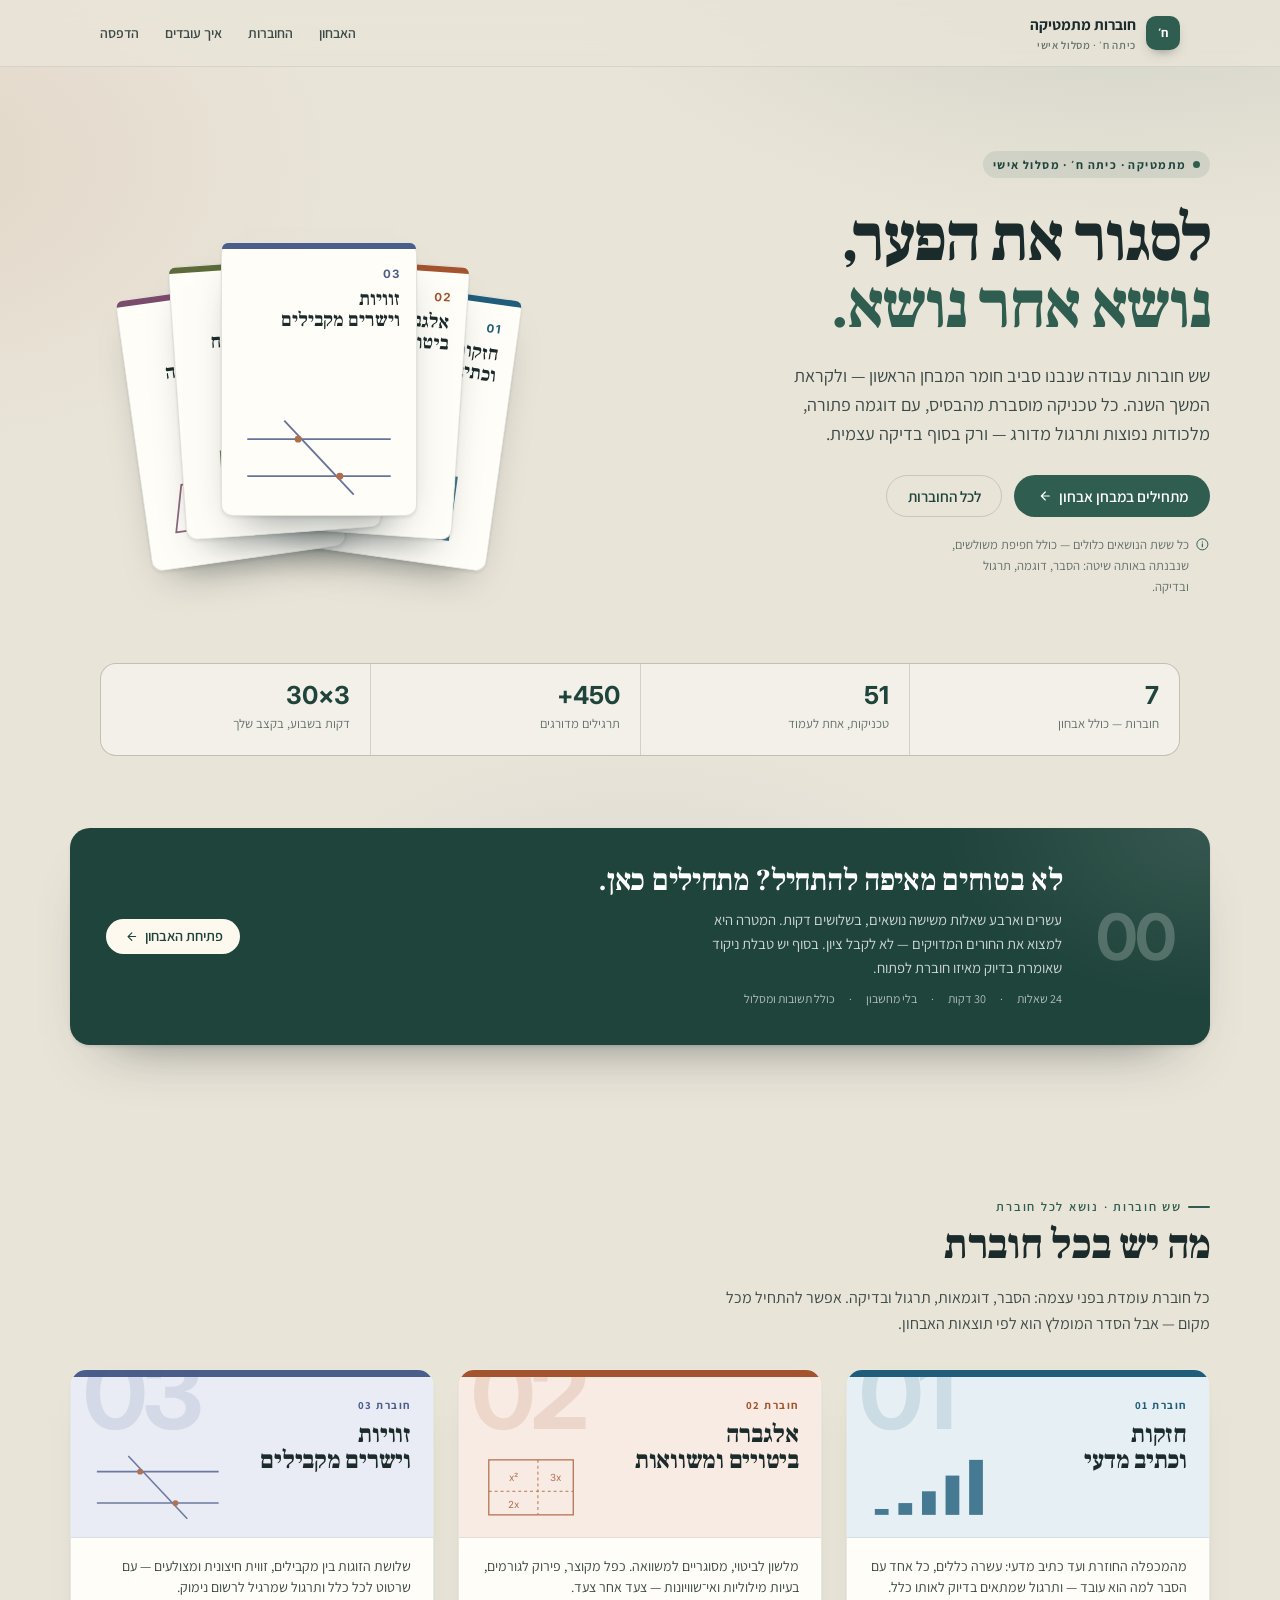
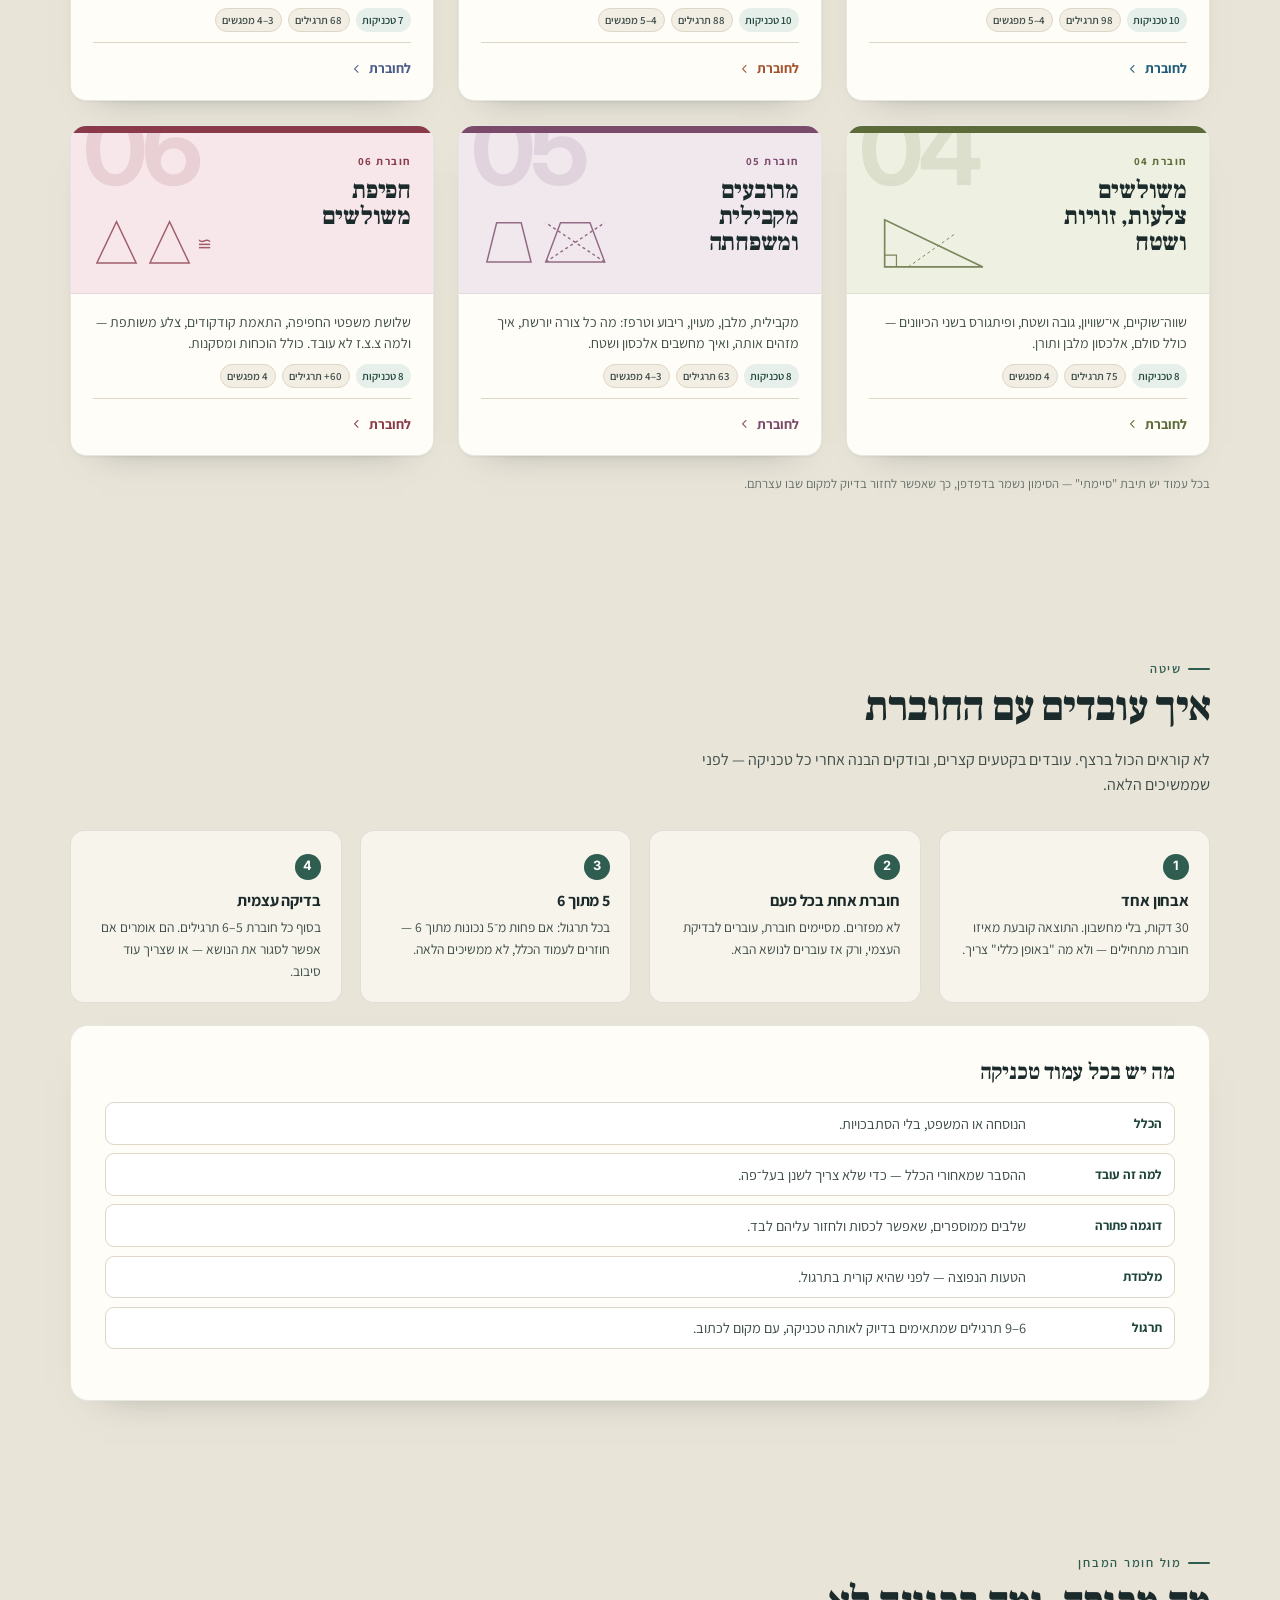
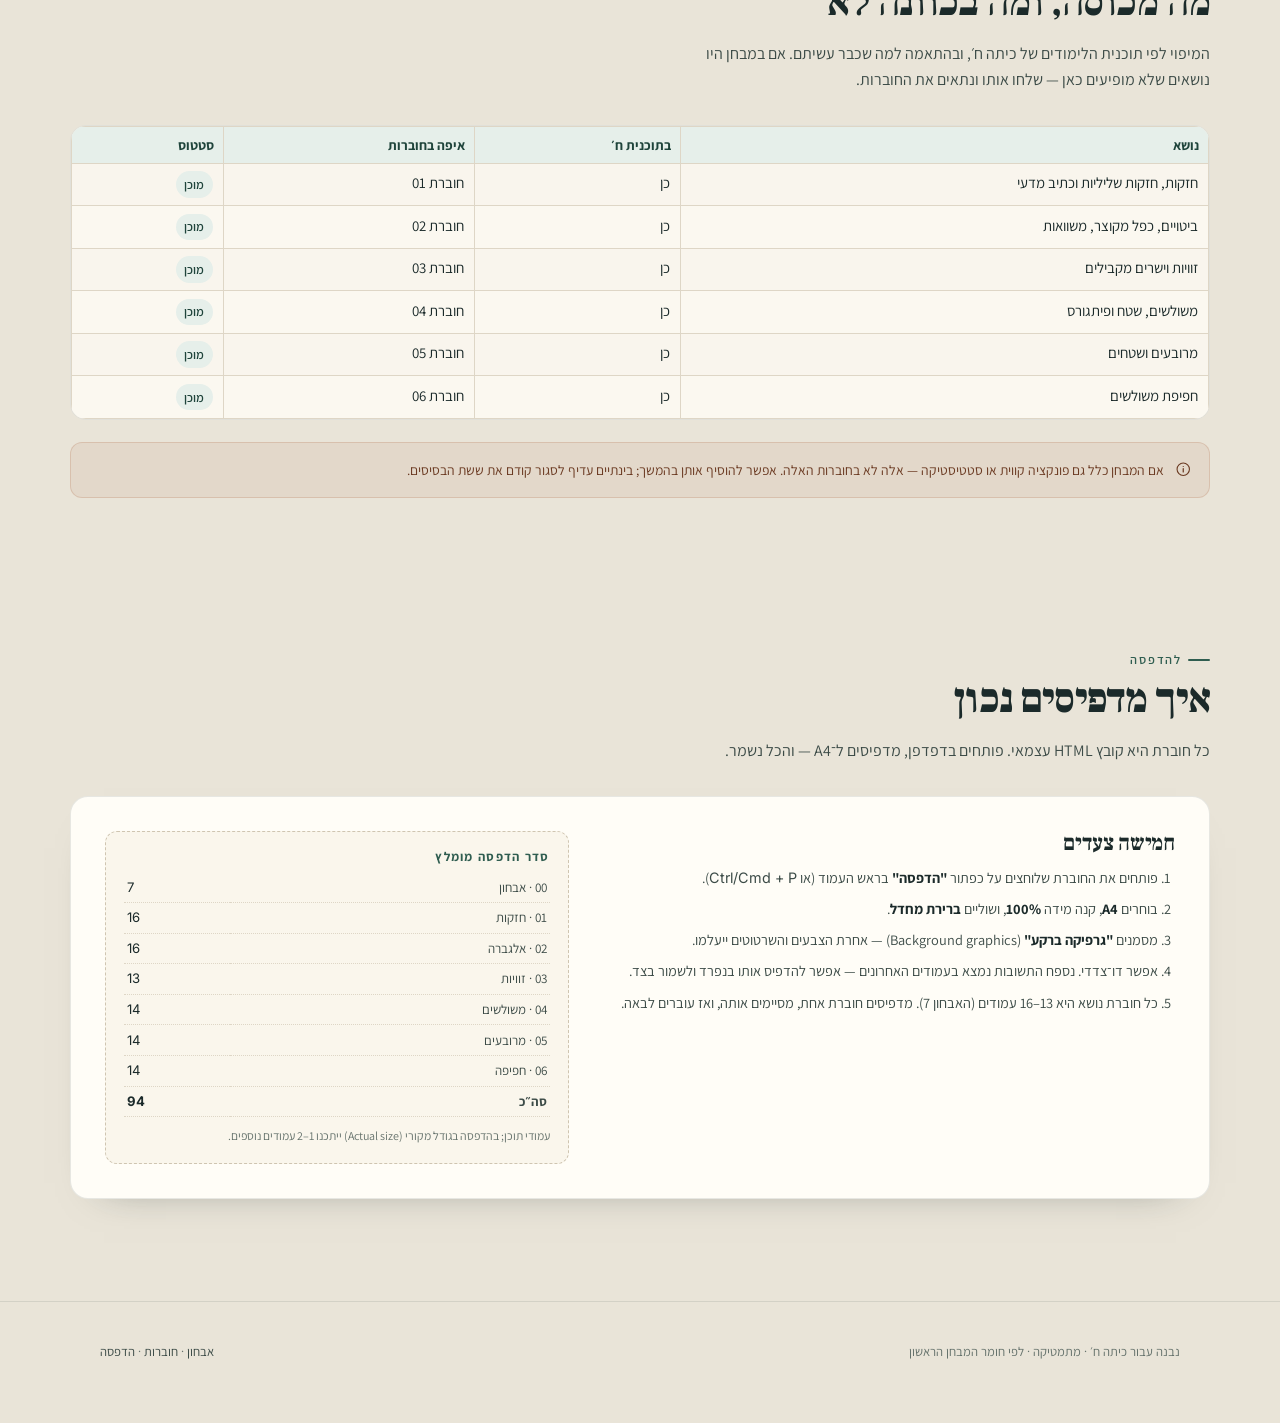
==== index.html @ b9540624 "Add math8 workbooks site" ====
<!DOCTYPE html>
<html lang="he" dir="rtl">
<head>
<meta charset="utf-8">
<meta name="viewport" content="width=device-width, initial-scale=1">
<meta name="color-scheme" content="light">
<title>חוברות מתמטיקה · כיתה ח׳ — מסלול לפי המבחן הראשון</title>
<meta name="description" content="שש חוברות עבודה להדפסה במתמטיקה לכיתה ח׳: חזקות, אלגברה, זוויות, משולשים, מרובעים וחפיפה — הסבר, דוגמאות ותרגול לכל טכניקה.">
<meta name="theme-color" content="#2f5d50">
<link rel="icon" href="data:image/svg+xml,%3Csvg xmlns='http://www.w3.org/2000/svg' viewBox='0 0 32 32'%3E%3Crect width='32' height='32' rx='8' fill='%232f5d50'/%3E%3Cpath d='M9 23V9h14v14z' fill='none' stroke='%23fff' stroke-width='2'/%3E%3Cpath d='M9 14h14M16 9v14' stroke='%23fff' stroke-width='1.2' opacity='.55'/%3E%3C/svg%3E">
<link rel="preconnect" href="https://fonts.googleapis.com">
<link rel="preconnect" href="https://fonts.gstatic.com" crossorigin>
<link href="https://fonts.googleapis.com/css2?family=Assistant:wght@300;400;600;700&amp;family=Frank+Ruhl+Libre:wght@500;700;900&amp;family=Inter:wght@400;500;700&amp;display=swap" rel="stylesheet">
<link rel="stylesheet" href="assets/base.css">
<link rel="stylesheet" href="assets/hub.css">
</head>
<body>

<header class="nav">
  <div class="wrap nav-inner">
    <a class="brand" href="index.html">
      <span class="brand-mark">ח׳</span>
      <span>חוברות מתמטיקה<small>כיתה ח׳ · מסלול אישי</small></span>
    </a>
    <nav class="nav-links" aria-label="ניווט ראשי">
      <a href="#diagnostic">האבחון</a>
      <a href="#books">החוברות</a>
      <a href="#how">איך עובדים</a>
      <a href="#print">הדפסה</a>
    </nav>
  </div>
</header>

<main>

<!-- ================= HERO ================= -->
<section class="wrap hero">
  <div>
    <span class="eyebrow">מתמטיקה · כיתה ח׳ · מסלול אישי</span>
    <h1>לסגור את הפער,<br><em>נושא אחר נושא.</em></h1>
    <p class="hero-lede">שש חוברות עבודה שנבנו סביב חומר המבחן הראשון — ולקראת המשך השנה. כל טכניקה מוסברת מהבסיס, עם דוגמה פתורה, מלכודות נפוצות ותרגול מדורג — ורק בסוף בדיקה עצמית.</p>
    <div class="hero-actions">
      <a class="btn" href="booklets/00-diagnostic.html">
        מתחילים במבחן אבחון
        <svg viewBox="0 0 24 24" aria-hidden="true"><path d="M14 6l-6 6 6 6M8 12h12" fill="none" stroke="currentColor" stroke-width="1.8" stroke-linecap="round" stroke-linejoin="round"/></svg>
      </a>
      <a class="btn btn--ghost" href="#books">לכל החוברות</a>
    </div>
    <p class="hero-note">
      <svg viewBox="0 0 24 24" aria-hidden="true"><circle cx="12" cy="12" r="9" fill="none" stroke="currentColor" stroke-width="1.6"/><path d="M12 11v5M12 8h.01" stroke="currentColor" stroke-width="1.8" stroke-linecap="round"/></svg>
      <span>כל ששת הנושאים כלולים — כולל חפיפת משולשים, שנבנתה באותה שיטה: הסבר, דוגמה, תרגול ובדיקה.</span>
    </p>
  </div>

  <div class="stack" aria-hidden="true">
    <div class="stack-card" style="--a:#1f5d7a;--as:#e6eff4;--x:88px;--y:44px;--r:8deg;z-index:1">
      <span class="s-num">01</span>
      <span class="s-title">חזקות<br>וכתיב מדעי</span>
      <span class="s-art">
        <svg viewBox="0 0 140 70"><g fill="#1f5d7a"><rect x="10" y="58" width="14" height="6"/><rect x="34" y="52" width="14" height="12"/><rect x="58" y="40" width="14" height="24"/><rect x="82" y="24" width="14" height="40"/><rect x="106" y="8" width="14" height="56"/></g></svg>
      </span>
    </div>
    <div class="stack-card" style="--a:#a3542f;--as:#f8ebe3;--x:44px;--y:18px;--r:4deg;z-index:2">
      <span class="s-num">02</span>
      <span class="s-title">אלגברה<br>ביטויים ומשוואות</span>
      <span class="s-art">
        <svg viewBox="0 0 140 70"><rect x="12" y="8" width="86" height="56" fill="none" stroke="#a3542f" stroke-width="1.3"/><line x1="62" y1="8" x2="62" y2="64" stroke="#a3542f" stroke-dasharray="3 3"/><line x1="12" y1="40" x2="98" y2="40" stroke="#a3542f" stroke-dasharray="3 3"/><g font-family="Inter,Arial" font-size="10" fill="#a3542f" text-anchor="middle"><text x="37" y="30">x²</text><text x="80" y="30">3x</text><text x="37" y="57">2x</text></g></svg>
      </span>
    </div>
    <div class="stack-card" style="--a:#4b5d8a;--as:#e9ecf4;--x:0;--y:0;--r:0deg;z-index:3">
      <span class="s-num">03</span>
      <span class="s-title">זוויות<br>וישרים מקבילים</span>
      <span class="s-art">
        <svg viewBox="0 0 140 70"><g stroke="#4b5d8a" stroke-width="1.6"><line x1="8" y1="20" x2="132" y2="20"/><line x1="8" y1="52" x2="132" y2="52"/><line x1="40" y1="4" x2="100" y2="68"/></g><g fill="#a3542f"><circle cx="52" cy="20" r="3"/><circle cx="88" cy="52" r="3"/></g></svg>
      </span>
    </div>
    <div class="stack-card" style="--a:#5c6b39;--as:#eef0e2;--x:-44px;--y:18px;--r:-4deg;z-index:2">
      <span class="s-num">04</span>
      <span class="s-title">משולשים<br>צלעות, זוויות ושטח</span>
      <span class="s-art">
        <svg viewBox="0 0 140 70"><path d="M20 60 L120 60 L20 12 Z" fill="none" stroke="#5c6b39" stroke-width="1.7"/><path d="M20 48 H32 V60" fill="none" stroke="#5c6b39" stroke-width="1.2"/><path d="M44 60 L92 26" stroke="#5c6b39" stroke-width="1" stroke-dasharray="3 3"/></svg>
      </span>
    </div>
    <div class="stack-card" style="--a:#7b4b6b;--as:#f1e8ee;--x:-88px;--y:44px;--r:-8deg;z-index:1">
      <span class="s-num">05</span>
      <span class="s-title">מרובעים<br>מקבילית ומשפחתה</span>
      <span class="s-art">
        <svg viewBox="0 0 140 70"><g fill="none" stroke="#7b4b6b" stroke-width="1.5"><path d="M10 55 L55 55 L45 15 L20 15 Z"/><path d="M70 55 L130 55 L115 15 L85 15 Z"/><path d="M70 55 L130 15M130 55 L70 15" stroke-dasharray="3 3"/></g></svg>
      </span>
    </div>
  </div>
</section>

<div class="wrap">
  <div class="stats">
    <div><b>7</b><span>חוברות — כולל אבחון</span></div>
    <div><b>51</b><span>טכניקות, אחת לעמוד</span></div>
    <div><b>450+</b><span>תרגילים מדורגים</span></div>
    <div><b>3×30</b><span>דקות בשבוע, בקצב שלך</span></div>
  </div>
</div>

<!-- ================= אבחון ================= -->
<section class="wrap section" id="diagnostic">
  <div class="diag">
    <div class="diag-num" aria-hidden="true">00</div>
    <div>
      <h3>לא בטוחים מאיפה להתחיל? מתחילים כאן.</h3>
      <p>עשרים וארבע שאלות משישה נושאים, בשלושים דקות. המטרה היא למצוא את החורים המדויקים — לא לקבל ציון. בסוף יש טבלת ניקוד שאומרת בדיוק מאיזו חוברת לפתוח.</p>
      <div class="meta">
        <span>24 שאלות</span>
        <span>·</span>
        <span>30 דקות</span>
        <span>·</span>
        <span>בלי מחשבון</span>
        <span>·</span>
        <span>כולל תשובות ומסלול</span>
      </div>
    </div>
    <a class="btn" href="booklets/00-diagnostic.html">
      פתיחת האבחון
      <svg viewBox="0 0 24 24" aria-hidden="true"><path d="M14 6l-6 6 6 6M8 12h12" fill="none" stroke="currentColor" stroke-width="1.8" stroke-linecap="round" stroke-linejoin="round"/></svg>
    </a>
  </div>
</section>

<!-- ================= חוברות ================= -->
<section class="wrap section" id="books">
  <div class="section-head">
    <span class="kicker">שש חוברות · נושא לכל חוברת</span>
    <h2>מה יש בכל חוברת</h2>
    <p>כל חוברת עומדת בפני עצמה: הסבר, דוגמאות, תרגול ובדיקה. אפשר להתחיל מכל מקום — אבל הסדר המומלץ הוא לפי תוצאות האבחון.</p>
  </div>

  <div class="books">
    <article class="book" style="--a:#1f5d7a;--as:#e6eff4">
      <div class="book-cover">
        <span class="cover-kicker">חוברת 01</span>
        <h3>חזקות<br>וכתיב מדעי</h3>
        <div class="ghost" aria-hidden="true">01</div>
        <div class="motif" aria-hidden="true">
          <svg viewBox="0 0 140 70"><g fill="#1f5d7a"><rect x="10" y="58" width="14" height="6"/><rect x="34" y="52" width="14" height="12"/><rect x="58" y="40" width="14" height="24"/><rect x="82" y="24" width="14" height="40"/><rect x="106" y="8" width="14" height="56"/></g></svg>
        </div>
      </div>
      <div class="book-body">
        <p class="desc">מהמכפלה החוזרת ועד כתיב מדעי: עשרה כללים, כל אחד עם הסבר למה הוא עובד — ותרגול שמתאים בדיוק לאותו כלל.</p>
        <div class="book-meta"><span class="chip">10 טכניקות</span><span class="chip chip--plain">98 תרגילים</span><span class="chip chip--plain">4–5 מפגשים</span></div>
        <div class="book-actions">
          <a class="open" href="booklets/01-powers.html">לחוברת<svg viewBox="0 0 24 24" aria-hidden="true"><path d="M14 6l-6 6 6 6" fill="none" stroke="currentColor" stroke-width="1.8" stroke-linecap="round" stroke-linejoin="round"/></svg></a>
        </div>
      </div>
    </article>

    <article class="book" style="--a:#a3542f;--as:#f8ebe3">
      <div class="book-cover">
        <span class="cover-kicker">חוברת 02</span>
        <h3>אלגברה<br>ביטויים ומשוואות</h3>
        <div class="ghost" aria-hidden="true">02</div>
        <div class="motif" aria-hidden="true">
          <svg viewBox="0 0 140 70"><rect x="12" y="8" width="86" height="56" fill="none" stroke="#a3542f" stroke-width="1.3"/><line x1="62" y1="8" x2="62" y2="64" stroke="#a3542f" stroke-dasharray="3 3"/><line x1="12" y1="40" x2="98" y2="40" stroke="#a3542f" stroke-dasharray="3 3"/><g font-family="Inter,Arial" font-size="10" fill="#a3542f" text-anchor="middle"><text x="37" y="30">x²</text><text x="80" y="30">3x</text><text x="37" y="57">2x</text></g></svg>
        </div>
      </div>
      <div class="book-body">
        <p class="desc">מלשון לביטוי, מסוגריים למשוואה. כפל מקוצר, פירוק לגורמים, בעיות מילוליות ואי־שוויונות — צעד אחר צעד.</p>
        <div class="book-meta"><span class="chip">10 טכניקות</span><span class="chip chip--plain">88 תרגילים</span><span class="chip chip--plain">4–5 מפגשים</span></div>
        <div class="book-actions">
          <a class="open" href="booklets/02-algebra.html">לחוברת<svg viewBox="0 0 24 24" aria-hidden="true"><path d="M14 6l-6 6 6 6" fill="none" stroke="currentColor" stroke-width="1.8" stroke-linecap="round" stroke-linejoin="round"/></svg></a>
        </div>
      </div>
    </article>

    <article class="book" style="--a:#4b5d8a;--as:#e9ecf4">
      <div class="book-cover">
        <span class="cover-kicker">חוברת 03</span>
        <h3>זוויות<br>וישרים מקבילים</h3>
        <div class="ghost" aria-hidden="true">03</div>
        <div class="motif" aria-hidden="true">
          <svg viewBox="0 0 140 70"><g stroke="#4b5d8a" stroke-width="1.6"><line x1="8" y1="20" x2="132" y2="20"/><line x1="8" y1="52" x2="132" y2="52"/><line x1="40" y1="4" x2="100" y2="68"/></g><g fill="#a3542f"><circle cx="52" cy="20" r="3"/><circle cx="88" cy="52" r="3"/></g></svg>
        </div>
      </div>
      <div class="book-body">
        <p class="desc">שלושת הזוגות בין מקבילים, זווית חיצונית ומצולעים — עם שרטוט לכל כלל ותרגול שמרגיל לרשום נימוק.</p>
        <div class="book-meta"><span class="chip">7 טכניקות</span><span class="chip chip--plain">68 תרגילים</span><span class="chip chip--plain">3–4 מפגשים</span></div>
        <div class="book-actions">
          <a class="open" href="booklets/03-angles.html">לחוברת<svg viewBox="0 0 24 24" aria-hidden="true"><path d="M14 6l-6 6 6 6" fill="none" stroke="currentColor" stroke-width="1.8" stroke-linecap="round" stroke-linejoin="round"/></svg></a>
        </div>
      </div>
    </article>

    <article class="book" style="--a:#5c6b39;--as:#eef0e2">
      <div class="book-cover">
        <span class="cover-kicker">חוברת 04</span>
        <h3>משולשים<br>צלעות, זוויות ושטח</h3>
        <div class="ghost" aria-hidden="true">04</div>
        <div class="motif" aria-hidden="true">
          <svg viewBox="0 0 140 70"><path d="M20 60 L120 60 L20 12 Z" fill="none" stroke="#5c6b39" stroke-width="1.7"/><path d="M20 48 H32 V60" fill="none" stroke="#5c6b39" stroke-width="1.2"/><path d="M44 60 L92 26" stroke="#5c6b39" stroke-width="1" stroke-dasharray="3 3"/></svg>
        </div>
      </div>
      <div class="book-body">
        <p class="desc">שווה־שוקיים, אי־שוויון, גובה ושטח, ופיתגורס בשני הכיוונים — כולל סולם, אלכסון מלבן ותורן.</p>
        <div class="book-meta"><span class="chip">8 טכניקות</span><span class="chip chip--plain">75 תרגילים</span><span class="chip chip--plain">4 מפגשים</span></div>
        <div class="book-actions">
          <a class="open" href="booklets/04-triangles.html">לחוברת<svg viewBox="0 0 24 24" aria-hidden="true"><path d="M14 6l-6 6 6 6" fill="none" stroke="currentColor" stroke-width="1.8" stroke-linecap="round" stroke-linejoin="round"/></svg></a>
        </div>
      </div>
    </article>

    <article class="book" style="--a:#7b4b6b;--as:#f1e8ee">
      <div class="book-cover">
        <span class="cover-kicker">חוברת 05</span>
        <h3>מרובעים<br>מקבילית ומשפחתה</h3>
        <div class="ghost" aria-hidden="true">05</div>
        <div class="motif" aria-hidden="true">
          <svg viewBox="0 0 140 70"><g fill="none" stroke="#7b4b6b" stroke-width="1.5"><path d="M10 55 L55 55 L45 15 L20 15 Z"/><path d="M70 55 L130 55 L115 15 L85 15 Z"/><path d="M70 55 L130 15M130 55 L70 15" stroke-dasharray="3 3"/></g></svg>
        </div>
      </div>
      <div class="book-body">
        <p class="desc">מקבילית, מלבן, מעוין, ריבוע וטרפז: מה כל צורה יורשת, איך מזהים אותה, ואיך מחשבים אלכסון ושטח.</p>
        <div class="book-meta"><span class="chip">8 טכניקות</span><span class="chip chip--plain">63 תרגילים</span><span class="chip chip--plain">3–4 מפגשים</span></div>
        <div class="book-actions">
          <a class="open" href="booklets/05-quads.html">לחוברת<svg viewBox="0 0 24 24" aria-hidden="true"><path d="M14 6l-6 6 6 6" fill="none" stroke="currentColor" stroke-width="1.8" stroke-linecap="round" stroke-linejoin="round"/></svg></a>
        </div>
      </div>
    </article>

    <article class="book" style="--a:#8a3b4a;--as:#f7e7eb">
      <div class="book-cover">
        <span class="cover-kicker">חוברת 06</span>
        <h3>חפיפת<br>משולשים</h3>
        <div class="ghost" aria-hidden="true">06</div>
        <div class="motif" aria-hidden="true">
          <svg viewBox="0 0 140 70"><g fill="none" stroke="#8a3b4a" stroke-width="1.5"><path d="M8 56 L48 56 L28 14 Z"/><path d="M62 56 L102 56 L82 14 Z"/></g><text x="118" y="43" font-family="Inter,Arial" font-size="18" fill="#8a3b4a" text-anchor="middle">≅</text></svg>
        </div>
      </div>
      <div class="book-body">
        <p class="desc">שלושת משפטי החפיפה, התאמת קודקודים, צלע משותפת — ולמה צ.צ.ז לא עובד. כולל הוכחות ומסקנות.</p>
        <div class="book-meta"><span class="chip">8 טכניקות</span><span class="chip chip--plain">60+ תרגילים</span><span class="chip chip--plain">4 מפגשים</span></div>
        <div class="book-actions">
          <a class="open" href="booklets/06-congruence.html">לחוברת<svg viewBox="0 0 24 24" aria-hidden="true"><path d="M14 6l-6 6 6 6" fill="none" stroke="currentColor" stroke-width="1.8" stroke-linecap="round" stroke-linejoin="round"/></svg></a>
        </div>
      </div>
    </article>
  </div>

  <p style="margin-top:18px;font-size:.8rem;color:var(--ink-3)">בכל עמוד יש תיבת "סיימתי" — הסימון נשמר בדפדפן, כך שאפשר לחזור בדיוק למקום שבו עצרתם.</p>
</section>

<!-- ================= איך עובדים ================= -->
<section class="wrap section" id="how">
  <div class="section-head">
    <span class="kicker">שיטה</span>
    <h2>איך עובדים עם החוברת</h2>
    <p>לא קוראים הכול ברצף. עובדים בקטעים קצרים, ובודקים הבנה אחרי כל טכניקה — לפני שממשיכים הלאה.</p>
  </div>

  <div class="how">
    <div class="how-step">
      <span class="n">1</span>
      <h3>אבחון אחד</h3>
      <p>30 דקות, בלי מחשבון. התוצאה קובעת מאיזו חוברת מתחילים — ולא מה "באופן כללי" צריך.</p>
    </div>
    <div class="how-step">
      <span class="n">2</span>
      <h3>חוברת אחת בכל פעם</h3>
      <p>לא מפזרים. מסיימים חוברת, עוברים לבדיקת העצמי, ורק אז עוברים לנושא הבא.</p>
    </div>
    <div class="how-step">
      <span class="n">3</span>
      <h3>5 מתוך 6</h3>
      <p>בכל תרגול: אם פחות מ־5 נכונות מתוך 6 — חוזרים לעמוד הכלל, לא ממשיכים הלאה.</p>
    </div>
    <div class="how-step">
      <span class="n">4</span>
      <h3>בדיקה עצמית</h3>
      <p>בסוף כל חוברת 5–6 תרגילים. הם אומרים אם אפשר לסגור את הנושא — או שצריך עוד סיבוב.</p>
    </div>
  </div>

  <div class="printbox" style="margin-top:22px;grid-template-columns:1fr">
    <div>
      <h3 style="margin-bottom:.7em">מה יש בכל עמוד טכניקה</h3>
      <div class="flow">
        <div class="flow-step"><span class="when">הכלל</span><span class="then">הנוסחה או המשפט, בלי הסתבכויות.</span></div>
        <div class="flow-step"><span class="when">למה זה עובד</span><span class="then">ההסבר שמאחורי הכלל — כדי שלא צריך לשנן בעל־פה.</span></div>
        <div class="flow-step"><span class="when">דוגמה פתורה</span><span class="then">שלבים ממוספרים, שאפשר לכסות ולחזור עליהם לבד.</span></div>
        <div class="flow-step"><span class="when">מלכודת</span><span class="then">הטעות הנפוצה — לפני שהיא קורית בתרגול.</span></div>
        <div class="flow-step"><span class="when">תרגול</span><span class="then">6–9 תרגילים שמתאימים בדיוק לאותה טכניקה, עם מקום לכתוב.</span></div>
      </div>
    </div>
  </div>
</section>

<!-- ================= כיסוי ================= -->
<section class="wrap section">
  <div class="section-head">
    <span class="kicker">מול חומר המבחן</span>
    <h2>מה מכוסה, ומה בכוונה לא</h2>
    <p>המיפוי לפי תוכנית הלימודים של כיתה ח׳, ובהתאמה למה שכבר עשיתם. אם במבחן היו נושאים שלא מופיעים כאן — שלחו אותו ונתאים את החוברות.</p>
  </div>

  <div class="cover-table">
    <table class="table">
      <thead><tr><th>נושא</th><th>בתוכנית ח׳</th><th>איפה בחוברות</th><th>סטטוס</th></tr></thead>
      <tbody>
        <tr><td>חזקות, חזקות שליליות וכתיב מדעי</td><td>כן</td><td>חוברת 01</td><td><span class="chip">מוכן</span></td></tr>
        <tr><td>ביטויים, כפל מקוצר, משוואות</td><td>כן</td><td>חוברת 02</td><td><span class="chip">מוכן</span></td></tr>
        <tr><td>זוויות וישרים מקבילים</td><td>כן</td><td>חוברת 03</td><td><span class="chip">מוכן</span></td></tr>
        <tr><td>משולשים, שטח ופיתגורס</td><td>כן</td><td>חוברת 04</td><td><span class="chip">מוכן</span></td></tr>
        <tr><td>מרובעים ושטחים</td><td>כן</td><td>חוברת 05</td><td><span class="chip">מוכן</span></td></tr>
        <tr><td>חפיפת משולשים</td><td>כן</td><td>חוברת 06</td><td><span class="chip">מוכן</span></td></tr>
      </tbody>
    </table>
  </div>

  <div class="note">
    <svg viewBox="0 0 24 24" aria-hidden="true"><circle cx="12" cy="12" r="9" fill="none" stroke="currentColor" stroke-width="1.6"/><path d="M12 11v5M12 8h.01" stroke="currentColor" stroke-width="1.8" stroke-linecap="round"/></svg>
    <span>אם המבחן כלל גם פונקציה קווית או סטטיסטיקה — אלה לא בחוברות האלה. אפשר להוסיף אותן בהמשך; בינתיים עדיף לסגור קודם את ששת הבסיסים.</span>
  </div>
</section>

<!-- ================= הדפסה ================= -->
<section class="wrap section" id="print">
  <div class="section-head">
    <span class="kicker">להדפסה</span>
    <h2>איך מדפיסים נכון</h2>
    <p>כל חוברת היא קובץ HTML עצמאי. פותחים בדפדפן, מדפיסים ל־A4 — והכל נשמר.</p>
  </div>

  <div class="printbox">
    <div>
      <h3>חמישה צעדים</h3>
      <ol>
        <li>פותחים את החוברת שלוחצים על כפתור <b>"הדפסה"</b> בראש העמוד (או <span class="m">Ctrl/Cmd + P</span>).</li>
        <li>בוחרים <b>A4</b>, קנה מידה <b>100%</b>, ושוליים <b>ברירת מחדל</b>.</li>
        <li>מסמנים <b>"גרפיקה ברקע"</b> (Background graphics) — אחרת הצבעים והשרטוטים ייעלמו.</li>
        <li>אפשר דו־צדדי. נספח התשובות נמצא בעמודים האחרונים — אפשר להדפיס אותו בנפרד ולשמור בצד.</li>
        <li>כל חוברת נושא היא 13–16 עמודים (האבחון 7). מדפיסים חוברת אחת, מסיימים אותה, ואז עוברים לבאה.</li>
      </ol>
    </div>
    <div class="print-side">
      <h4>סדר הדפסה מומלץ</h4>
      <table>
        <tr><td>00 · אבחון</td><td>7</td></tr>
        <tr><td>01 · חזקות</td><td>16</td></tr>
        <tr><td>02 · אלגברה</td><td>16</td></tr>
        <tr><td>03 · זוויות</td><td>13</td></tr>
        <tr><td>04 · משולשים</td><td>14</td></tr>
        <tr><td>05 · מרובעים</td><td>14</td></tr>
        <tr><td>06 · חפיפה</td><td>14</td></tr>
        <tr><td><b>סה״כ</b></td><td><b>94</b></td></tr>
      </table>
      <p style="font-size:.75rem;color:var(--ink-3);margin:.7em 0 0">עמודי תוכן; בהדפסה בגודל מקורי (Actual size) ייתכנו 1–2 עמודים נוספים.</p>
    </div>
  </div>
</section>

</main>

<footer class="footer">
  <div class="wrap footer-inner">
    <div>נבנה עבור כיתה ח׳ · מתמטיקה · לפי חומר המבחן הראשון</div>
    <div><a href="#diagnostic">אבחון</a> · <a href="#books">חוברות</a> · <a href="#print">הדפסה</a></div>
  </div>
</footer>

<script>
(function(){
  var KEY='math8-progress-v1';
  try{
    var state=JSON.parse(localStorage.getItem(KEY)||'{}')||{};
    var done=Object.keys(state).filter(function(k){return /^(p1|a2|g3|t4|q5|c6)-t\d+$/.test(k) && state[k];}).length;
    if(done>0){
      var stats=document.querySelectorAll('.stats div');
      if(stats.length===4){
        stats[1].innerHTML='<b>'+done+'/51</b><span>טכניקות שסימנתם כהושלמו</span>';
      }
    }
  }catch(e){}
})();
</script>
</body>
</html>
---- assets/base.css ----
/* ============================================================
   בסיס — משתנים, טיפוגרפיה, רכיבים משותפים
   ============================================================ */

:root{
  /* נייר ודיו */
  --paper:#fffdf7;
  --paper-2:#faf6ec;
  --bg:#e9e4d8;
  --ink:#1b2a2a;
  --ink-2:#3c4b47;
  --ink-3:#65726c;
  --line:#ded6c6;
  --line-2:#cfc5b1;

  /* מבטא */
  --accent:#2f5d50;
  --accent-2:#1f443b;
  --accent-soft:#e6efea;
  --clay:#a3542f;
  --clay-soft:#f6e9e1;
  --blue:#1f5d7a;
  --blue-soft:#e5eef3;

  /* צבעים סמנטיים לשרטוטים */
  --d-blue:#1f5d7a;
  --d-clay:#b0552c;
  --d-olive:#5c6b39;
  --d-plum:#7b4b6b;
  --d-sand:#c29a3a;

  --radius:14px;
  --radius-sm:9px;
  --shadow:0 1px 2px rgba(27,42,42,.05), 0 18px 40px -28px rgba(27,42,42,.45);

  --font-body:"Assistant","Heebo","Arial Hebrew",Arial,sans-serif;
  --font-display:"Frank Ruhl Libre","Assistant","Arial Hebrew",serif;
  --font-math:"Inter","Assistant","Arial Hebrew",Arial,sans-serif;
}

*,*::before,*::after{box-sizing:border-box}
html{-webkit-text-size-adjust:100%;text-size-adjust:100%}
body{
  margin:0;
  font-family:var(--font-body);
  font-size:17px;
  line-height:1.62;
  color:var(--ink);
  background:var(--bg);
  -webkit-font-smoothing:antialiased;
}
img,svg{max-width:100%}
a{color:var(--clay);text-underline-offset:.2em;text-decoration-thickness:1px}
:focus-visible{outline:3px solid var(--clay);outline-offset:3px;border-radius:4px}

h1,h2,h3,h4{margin:0;font-weight:700;line-height:1.15;letter-spacing:-.01em}
p{margin:0 0 .9em}
ul,ol{margin:0;padding-inline-start:1.25em}

/* ---------- מתמטיקה ---------- */
.m{
  direction:ltr;
  unicode-bidi:isolate;
  font-family:var(--font-math);
  white-space:nowrap;
  font-feature-settings:"tnum" 1;
}
.eq{
  direction:ltr;
  unicode-bidi:plaintext;
  text-align:center;
  font-family:var(--font-math);
  font-size:1.32rem;
  line-height:1.9;
  letter-spacing:.01em;
}
sup{font-size:.66em;line-height:0;vertical-align:super}
sub{font-size:.66em;line-height:0;vertical-align:sub}

.frac{
  display:inline-flex;flex-direction:column;vertical-align:middle;
  text-align:center;font-size:.92em;line-height:1.15;margin:0 .12em;
}
.frac>span:last-child{border-top:1.4px solid currentColor;padding-top:.04em}
.frac>span:first-child{padding-bottom:.04em}

/* ---------- רכיבי בסיס ---------- */
.kicker{
  display:inline-flex;align-items:center;gap:.5em;
  font-size:.78rem;font-weight:600;letter-spacing:.14em;
  color:var(--accent);text-transform:uppercase;
}
.kicker::before{content:"";width:22px;height:2px;background:currentColor;border-radius:2px}

.chip{
  display:inline-flex;align-items:center;gap:.35em;
  padding:.22em .7em;border-radius:999px;
  background:var(--accent-soft);color:var(--accent-2);
  font-size:.78rem;font-weight:600;line-height:1.7;
}
.chip--plain{background:#f2eee4;color:var(--ink-2);border:1px solid var(--line)}

.btn{
  display:inline-flex;align-items:center;justify-content:center;gap:.5em;
  padding:.62em 1.1em;border-radius:999px;border:1px solid transparent;
  background:var(--accent);color:#fff;font:600 .9rem/1 var(--font-body);
  text-decoration:none;cursor:pointer;transition:transform .15s ease,background .15s ease;
}
.btn:hover{background:var(--accent-2);transform:translateY(-1px)}
.btn--ghost{background:transparent;color:var(--accent-2);border-color:var(--line-2)}
.btn--ghost:hover{background:var(--accent-soft)}
.btn svg{width:1.05em;height:1.05em;flex:none}

.sr-only{
  position:absolute!important;width:1px;height:1px;padding:0;margin:-1px;
  overflow:hidden;clip:rect(0 0 0 0);white-space:nowrap;border:0;
}

/* ---------- גיליון ---------- */
.paper{max-width:880px;margin:0 auto;padding:34px 18px 90px}
.sheet{
  position:relative;
  background:var(--paper);
  border:1px solid rgba(27,42,42,.07);
  border-radius:var(--radius);
  box-shadow:var(--shadow);
  padding:clamp(26px,5vw,54px) clamp(22px,5.5vw,58px);
  margin:0 0 26px;
}

/* כותרות מדור */
.sheet h2{
  font-family:var(--font-display);
  font-size:clamp(1.6rem,3.6vw,2.15rem);
  font-weight:700;
  margin:0 0 .55em;
}
.sheet h2 .num{
  color:var(--accent);
  font-family:var(--font-math);
  font-size:.72em;
  margin-inline-end:.3em;
}
.lead{font-size:1.06rem;color:var(--ink-2);max-width:62ch}
.lede{font-size:1.14rem;color:var(--ink-2);line-height:1.6}

/* ---------- טבלאות ---------- */
.table{width:100%;border-collapse:collapse;font-size:.93rem;margin:.4em 0 1.2em}
.table th,.table td{padding:.5em .65em;border:1px solid var(--line);text-align:right;vertical-align:top}
.table thead th{background:var(--accent-soft);color:var(--accent-2);font-weight:700;font-size:.85rem}
.table tbody tr:nth-child(even){background:#fbf8f0}
.table .c{text-align:center}

/* ---------- רשימות סימון ---------- */
.checklist{list-style:none;padding:0;margin:0;display:grid;gap:.4em}
.checklist li{display:flex;gap:.6em;align-items:flex-start}
.checklist input{
  appearance:none;width:1.05em;height:1.05em;margin:.28em 0 0;flex:none;
  border:1.6px solid var(--line-2);border-radius:4px;background:#fff;position:relative;
}
.checklist input:checked{background:var(--accent);border-color:var(--accent)}
.checklist input:checked::after{
  content:"";position:absolute;inset:0;
  background:no-repeat center/70% url("data:image/svg+xml,%3Csvg xmlns='http://www.w3.org/2000/svg' viewBox='0 0 16 16'%3E%3Cpath d='M3 8.5l3.2 3.2L13 4.5' fill='none' stroke='white' stroke-width='2.2' stroke-linecap='round' stroke-linejoin='round'/%3E%3C/svg%3E");
}

/* ---------- קישור חזרה ---------- */
.backlink{
  display:inline-flex;align-items:center;gap:.45em;
  font-size:.85rem;font-weight:600;color:var(--ink-3);text-decoration:none;
}
.backlink:hover{color:var(--accent-2)}
.backlink svg{width:1em;height:1em}

/* ---------- מפת החלטה ---------- */
.flow{display:grid;gap:.5em;margin:1em 0}
.flow-step{
  display:flex;gap:.75em;align-items:center;
  border:1px solid var(--line);border-radius:var(--radius-sm);
  padding:.6em .85em;background:#fff;
  font-size:.9rem;
}
.flow-step .when{
  flex:none;min-width:9.5em;font-weight:700;color:var(--accent-2);
  font-size:.82rem;
}
.flow-step .then{color:var(--ink-2)}
.flow-step .then b{color:var(--ink)}
---- assets/hub.css ----
/* ============================================================
   דף הבית — מסלול החוברות
   ============================================================ */

body{
  background-color:var(--bg);
  background-image:
    radial-gradient(60rem 34rem at 88% -12%, rgba(47,93,80,.16), transparent 62%),
    radial-gradient(48rem 30rem at -10% 18%, rgba(163,84,47,.10), transparent 60%),
    radial-gradient(40rem 26rem at 50% 110%, rgba(75,93,138,.10), transparent 60%);
  background-attachment:fixed;
}
.wrap{max-width:1140px;margin:0 auto;padding:0 clamp(16px,4vw,30px)}

/* ---------- ניווט ---------- */
.nav{
  position:sticky;top:0;z-index:80;
  background:rgba(233,228,216,.82);
  backdrop-filter:blur(14px);-webkit-backdrop-filter:blur(14px);
  border-bottom:1px solid rgba(27,42,42,.09);
}
.nav-inner{display:flex;align-items:center;gap:20px;height:66px}
.brand{display:flex;align-items:center;gap:10px;text-decoration:none;color:var(--ink);font-weight:700;font-size:.95rem}
.brand-mark{
  width:34px;height:34px;border-radius:10px;background:var(--accent);color:#fff;
  display:grid;place-items:center;font-family:var(--font-math);font-size:.78rem;font-weight:700;
  box-shadow:0 6px 14px -8px rgba(27,42,42,.8);
}
.brand span small{display:block;font-size:.68rem;font-weight:600;color:var(--ink-3);letter-spacing:.06em}
.nav-links{display:flex;gap:26px;margin-inline-start:auto;font-size:.87rem;font-weight:600}
.nav-links a{color:var(--ink-2);text-decoration:none;position:relative;padding:4px 0}
.nav-links a::after{content:"";position:absolute;inset-inline:0;bottom:0;height:2px;background:var(--accent);transform:scaleX(0);transition:transform .18s ease;transform-origin:right}
.nav-links a:hover{color:var(--accent-2)}
.nav-links a:hover::after{transform:scaleX(1)}

/* ---------- כותרת ---------- */
.hero{
  display:grid;grid-template-columns:1.08fr .92fr;gap:clamp(28px,5vw,56px);
  align-items:center;padding:clamp(44px,7vw,82px) 0 clamp(30px,5vw,54px);
}
.eyebrow{
  display:inline-flex;align-items:center;gap:.55em;
  padding:.32em .85em;border-radius:999px;
  background:rgba(47,93,80,.1);color:var(--accent-2);
  font-size:.74rem;font-weight:700;letter-spacing:.12em;
}
.eyebrow::before{content:"";width:7px;height:7px;border-radius:50%;background:var(--accent)}
.hero h1{
  font-family:var(--font-display);
  font-size:clamp(2.5rem,5.8vw,4.15rem);
  font-weight:900;line-height:1.02;letter-spacing:-.03em;
  margin:.42em 0 .32em;
}
.hero h1 em{font-style:normal;color:var(--accent)}
.hero-lede{font-size:clamp(1rem,1.8vw,1.13rem);color:var(--ink-2);max-width:47ch;line-height:1.6}
.hero-actions{display:flex;gap:12px;flex-wrap:wrap;margin-top:26px}
.hero-actions .btn{padding:.8em 1.35em;font-size:.95rem}
.hero-note{display:flex;gap:.5em;align-items:flex-start;margin-top:18px;font-size:.8rem;color:var(--ink-3);max-width:44ch}
.hero-note svg{width:1.15em;height:1.15em;flex:none;margin-top:.15em;color:var(--accent)}

/* ---------- מגדל חוברות ---------- */
.stack{position:relative;height:430px;perspective:900px}
.stack-card{
  position:absolute;top:50%;left:50%;width:196px;height:274px;
  margin:-137px 0 0 -98px;padding:16px 16px 18px;
  background:var(--paper);border:1px solid rgba(27,42,42,.12);border-radius:11px;
  box-shadow:0 2px 3px rgba(27,42,42,.08), 0 22px 40px -22px rgba(27,42,42,.55);
  display:flex;flex-direction:column;
  transform:translateX(var(--x)) translateY(var(--y)) rotate(var(--r));
  transition:transform .35s cubic-bezier(.2,.8,.3,1);
}
.stack-card::before{content:"";position:absolute;inset:0 0 auto 0;height:6px;border-radius:10px 10px 0 0;background:var(--a)}
.stack-card .s-num{font-family:var(--font-math);font-size:.72rem;font-weight:700;color:var(--a);letter-spacing:.1em;margin-top:6px}
.stack-card .s-title{font-family:var(--font-display);font-weight:700;font-size:1.22rem;line-height:1.12;margin-top:.25em;color:var(--ink)}
.stack-card .s-art{margin-top:auto;opacity:.85}
.stack-card .s-art svg{display:block;width:100%;height:auto}
.stack:hover .stack-card{transform:translateX(calc(var(--x) * 1.18)) translateY(calc(var(--y) * 1.12)) rotate(calc(var(--r) * 1.12))}

/* ---------- רצועת נתונים ---------- */
.stats{
  display:grid;grid-template-columns:repeat(4,1fr);gap:1px;
  background:rgba(27,42,42,.1);border:1px solid rgba(27,42,42,.1);border-radius:16px;overflow:hidden;
}
.stats div{background:rgba(255,253,247,.72);padding:18px 20px}
.stats b{display:block;font-family:var(--font-math);font-size:1.55rem;font-weight:700;color:var(--accent-2);line-height:1.1}
.stats span{font-size:.8rem;color:var(--ink-3)}

/* ---------- מדורים ---------- */
.section{padding:clamp(42px,6vw,72px) 0}
.section-head{max-width:64ch;margin-bottom:clamp(20px,3vw,32px)}
.section-head .kicker{margin-bottom:.5em}
.section-head h2{
  font-family:var(--font-display);font-size:clamp(1.8rem,3.4vw,2.6rem);
  font-weight:900;line-height:1.08;letter-spacing:-.02em;margin:0 0 .4em;
}
.section-head p{color:var(--ink-2);font-size:1rem;margin:0}

/* ---------- כרטיס אבחון ---------- */
.diag{
  display:grid;grid-template-columns:auto 1fr auto;gap:clamp(18px,3vw,34px);align-items:center;
  background:
    radial-gradient(28rem 18rem at 100% 0%, rgba(255,255,255,.10), transparent 60%),
    var(--accent-2);
  color:#f6f2e8;border-radius:20px;padding:clamp(22px,3.4vw,36px);
  box-shadow:0 2px 3px rgba(27,42,42,.1), 0 30px 60px -40px rgba(27,42,42,.7);
}
.diag-num{
  font-family:var(--font-math);font-size:clamp(2.6rem,6vw,4rem);font-weight:700;
  color:rgba(255,255,255,.22);line-height:.9;letter-spacing:-.05em;
}
.diag h3{font-family:var(--font-display);font-size:clamp(1.4rem,2.6vw,1.9rem);font-weight:700;margin:0 0 .3em;color:#fff}
.diag p{margin:0;color:rgba(255,255,255,.78);font-size:.92rem;max-width:52ch}
.diag .meta{display:flex;gap:14px;flex-wrap:wrap;margin-top:.8em;font-size:.76rem;color:rgba(255,255,255,.65)}
.diag .btn{background:#fdf9ef;color:var(--accent-2);white-space:nowrap}
.diag .btn:hover{background:#fff}

/* ---------- כרטיסי חוברות ---------- */
.books{display:grid;grid-template-columns:repeat(auto-fill,minmax(288px,1fr));gap:clamp(16px,2.4vw,24px)}
.book{
  display:flex;flex-direction:column;background:var(--paper);
  border:1px solid rgba(27,42,42,.1);border-radius:16px;overflow:hidden;
  box-shadow:0 1px 2px rgba(27,42,42,.05), 0 18px 34px -30px rgba(27,42,42,.5);
  transition:transform .22s ease, box-shadow .22s ease;
}
.book:hover{transform:translateY(-4px);box-shadow:0 2px 3px rgba(27,42,42,.06), 0 26px 50px -32px rgba(27,42,42,.6)}
.book-cover{
  position:relative;height:168px;padding:20px 22px;overflow:hidden;
  background:var(--as);border-bottom:1px solid rgba(27,42,42,.08);
}
.book-cover::before{content:"";position:absolute;inset:0 0 auto 0;height:7px;background:var(--a)}
.book-cover .ghost{
  position:absolute;left:12px;top:-16px;
  font-family:var(--font-math);font-size:6.2rem;font-weight:700;line-height:.8;
  color:var(--a);opacity:.13;letter-spacing:-.06em;
}
.book-cover h3{
  font-family:var(--font-display);font-size:1.55rem;font-weight:900;line-height:1.05;
  color:var(--ink);max-width:11ch;margin:.15em 0 0;position:relative;z-index:1;
}
.book-cover .cover-kicker{font-size:.68rem;font-weight:700;letter-spacing:.14em;color:var(--a);text-transform:uppercase;position:relative;z-index:1}
.book-cover .motif{position:absolute;left:18px;bottom:16px;width:38%;opacity:.8}
.book-cover .motif svg{display:block;width:100%;height:auto}
.book-body{padding:18px 22px 20px;display:flex;flex-direction:column;gap:10px;flex:1}
.book-body .desc{font-size:.88rem;color:var(--ink-2);margin:0;line-height:1.5}
.book-meta{display:flex;gap:6px;flex-wrap:wrap}
.book-meta .chip{font-size:.68rem;padding:.18em .6em}
.book-actions{margin-top:auto;padding-top:14px;display:flex;align-items:center;gap:10px;border-top:1px solid var(--line)}
.book-actions .open{font-weight:700;font-size:.86rem;text-decoration:none;color:var(--a);display:inline-flex;align-items:center;gap:.35em}
.book-actions .open:hover{text-decoration:underline}
.book-actions .print{
  margin-inline-start:auto;font-size:.78rem;color:var(--ink-3);text-decoration:none;
  display:inline-flex;align-items:center;gap:.35em;background:none;border:0;cursor:pointer;font-family:inherit;
}
.book-actions .print:hover{color:var(--ink)}
.book-actions svg{width:1em;height:1em}

/* ---------- איך עובדים ---------- */
.how{display:grid;grid-template-columns:repeat(4,1fr);gap:18px}
.how-step{
  background:rgba(255,253,247,.62);border:1px solid rgba(27,42,42,.1);
  border-radius:14px;padding:20px;
}
.how-step .n{
  display:inline-grid;place-items:center;width:2em;height:2em;border-radius:50%;
  background:var(--accent);color:#fff;font-family:var(--font-math);font-size:.8rem;font-weight:700;
  margin-bottom:12px;
}
.how-step h3{font-size:1rem;margin-bottom:.35em}
.how-step p{font-size:.85rem;color:var(--ink-2);margin:0}

/* ---------- טבלה ---------- */
.cover-table{background:rgba(255,253,247,.7);border:1px solid rgba(27,42,42,.1);border-radius:16px;overflow:hidden}
.cover-table table{margin:0}

/* ---------- הדפסה ---------- */
.printbox{
  display:grid;grid-template-columns:1.1fr .9fr;gap:clamp(20px,4vw,40px);
  background:var(--paper);border:1px solid rgba(27,42,42,.1);border-radius:18px;padding:clamp(22px,3.4vw,34px);
  box-shadow:0 18px 40px -34px rgba(27,42,42,.55);
}
.printbox h3{font-family:var(--font-display);font-size:1.4rem;margin-bottom:.4em}
.printbox ol{margin:0;padding-inline-start:1.2em;display:grid;gap:.55em;font-size:.9rem;color:var(--ink-2)}
.printbox ol b{color:var(--ink)}
.print-side{background:var(--paper-2);border:1px dashed var(--line-2);border-radius:12px;padding:18px}
.print-side h4{font-size:.8rem;letter-spacing:.1em;color:var(--accent);margin-bottom:.6em}
.print-side table{width:100%;border-collapse:collapse;font-size:.82rem}
.print-side td{padding:.32em .2em;border-bottom:1px dotted var(--line);color:var(--ink-2)}
.print-side td:last-child{text-align:left;font-family:var(--font-math);color:var(--ink)}

/* ---------- הערה ---------- */
.note{
  display:flex;gap:.8em;align-items:flex-start;
  padding:16px 18px;border-radius:12px;
  background:rgba(163,84,47,.08);border:1px solid rgba(163,84,47,.18);
  color:#6b3a22;font-size:.86rem;margin-top:22px;
}
.note svg{width:1.2em;height:1.2em;flex:none;margin-top:.15em}

/* ---------- כותרת תחתונה ---------- */
.footer{padding:40px 0 60px;border-top:1px solid rgba(27,42,42,.1);margin-top:30px}
.footer-inner{display:flex;justify-content:space-between;gap:20px;flex-wrap:wrap;align-items:center;font-size:.8rem;color:var(--ink-3)}
.footer a{color:var(--ink-2);text-decoration:none}
.footer a:hover{color:var(--accent-2)}

/* ---------- רספונסיביות ---------- */
@media (max-width:980px){
  .hero{grid-template-columns:1fr;padding-top:40px}
  .stack{height:340px;order:-1;max-width:520px;margin:0 auto;width:100%}
  .stack-card{width:160px;height:224px;margin:-112px 0 0 -80px;padding:13px}
  .stack-card .s-title{font-size:1rem}
  .stats{grid-template-columns:repeat(2,1fr)}
  .how{grid-template-columns:repeat(2,1fr)}
  .diag{grid-template-columns:auto 1fr}
  .diag .btn{grid-column:1/-1;justify-self:start}
  .printbox{grid-template-columns:1fr}
}
@media (max-width:640px){
  .nav-links{display:none}
  .stack{height:290px}
  .stack-card{width:136px;height:192px;margin:-96px 0 0 -68px;padding:11px}
  .stack-card .s-title{font-size:.86rem}
  .stack-card .s-num{font-size:.62rem}
  .hero-actions .btn{width:100%}
  .stats{grid-template-columns:1fr 1fr}
  .how{grid-template-columns:1fr}
  .diag{grid-template-columns:1fr;text-align:right}
  .diag-num{display:none}
  .diag .btn{justify-self:stretch}
  .book-cover{height:150px}
}
@media (prefers-reduced-motion:reduce){
  *{transition:none!important}
  .stack:hover .stack-card{transform:translateX(var(--x)) translateY(var(--y)) rotate(var(--r))}
}

/* ---------- עוגנים ---------- */
html{scroll-behavior:smooth}
.section[id]{scroll-margin-top:84px}
@media (prefers-reduced-motion:reduce){html{scroll-behavior:auto}}
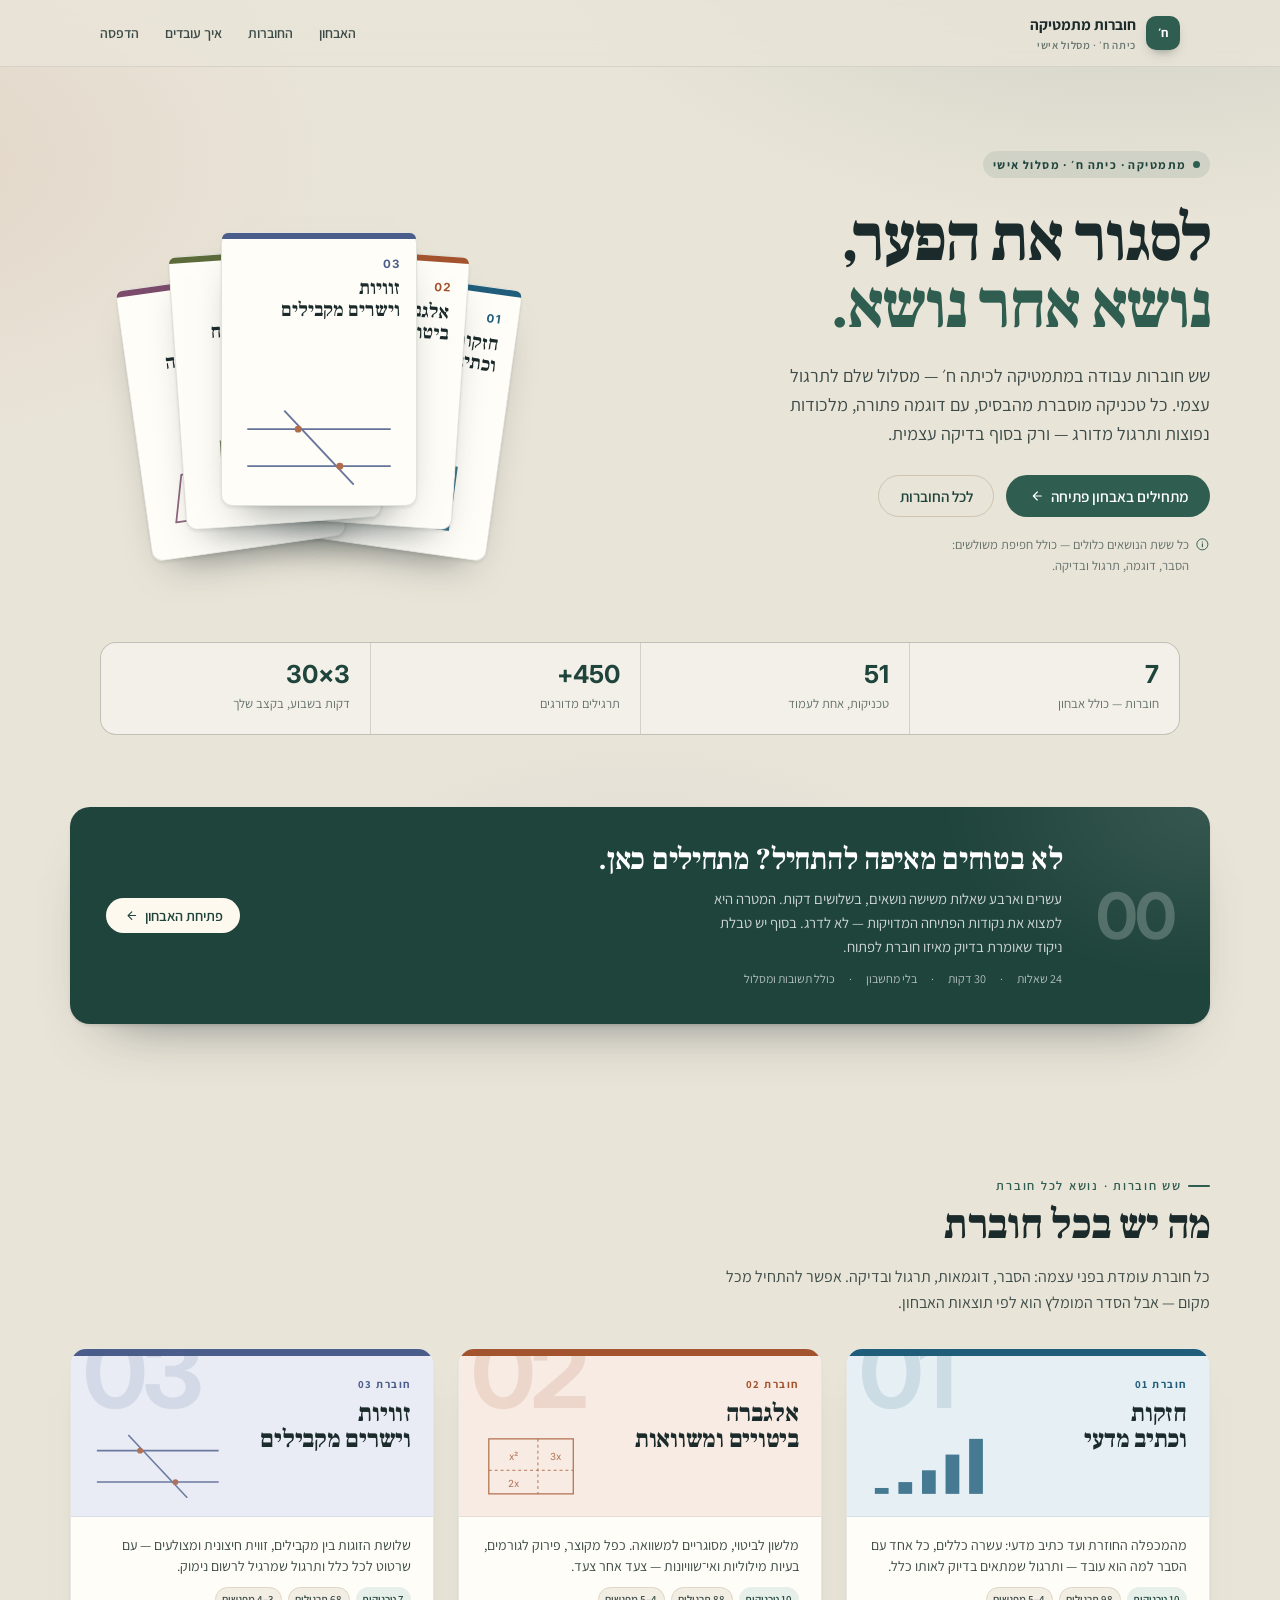
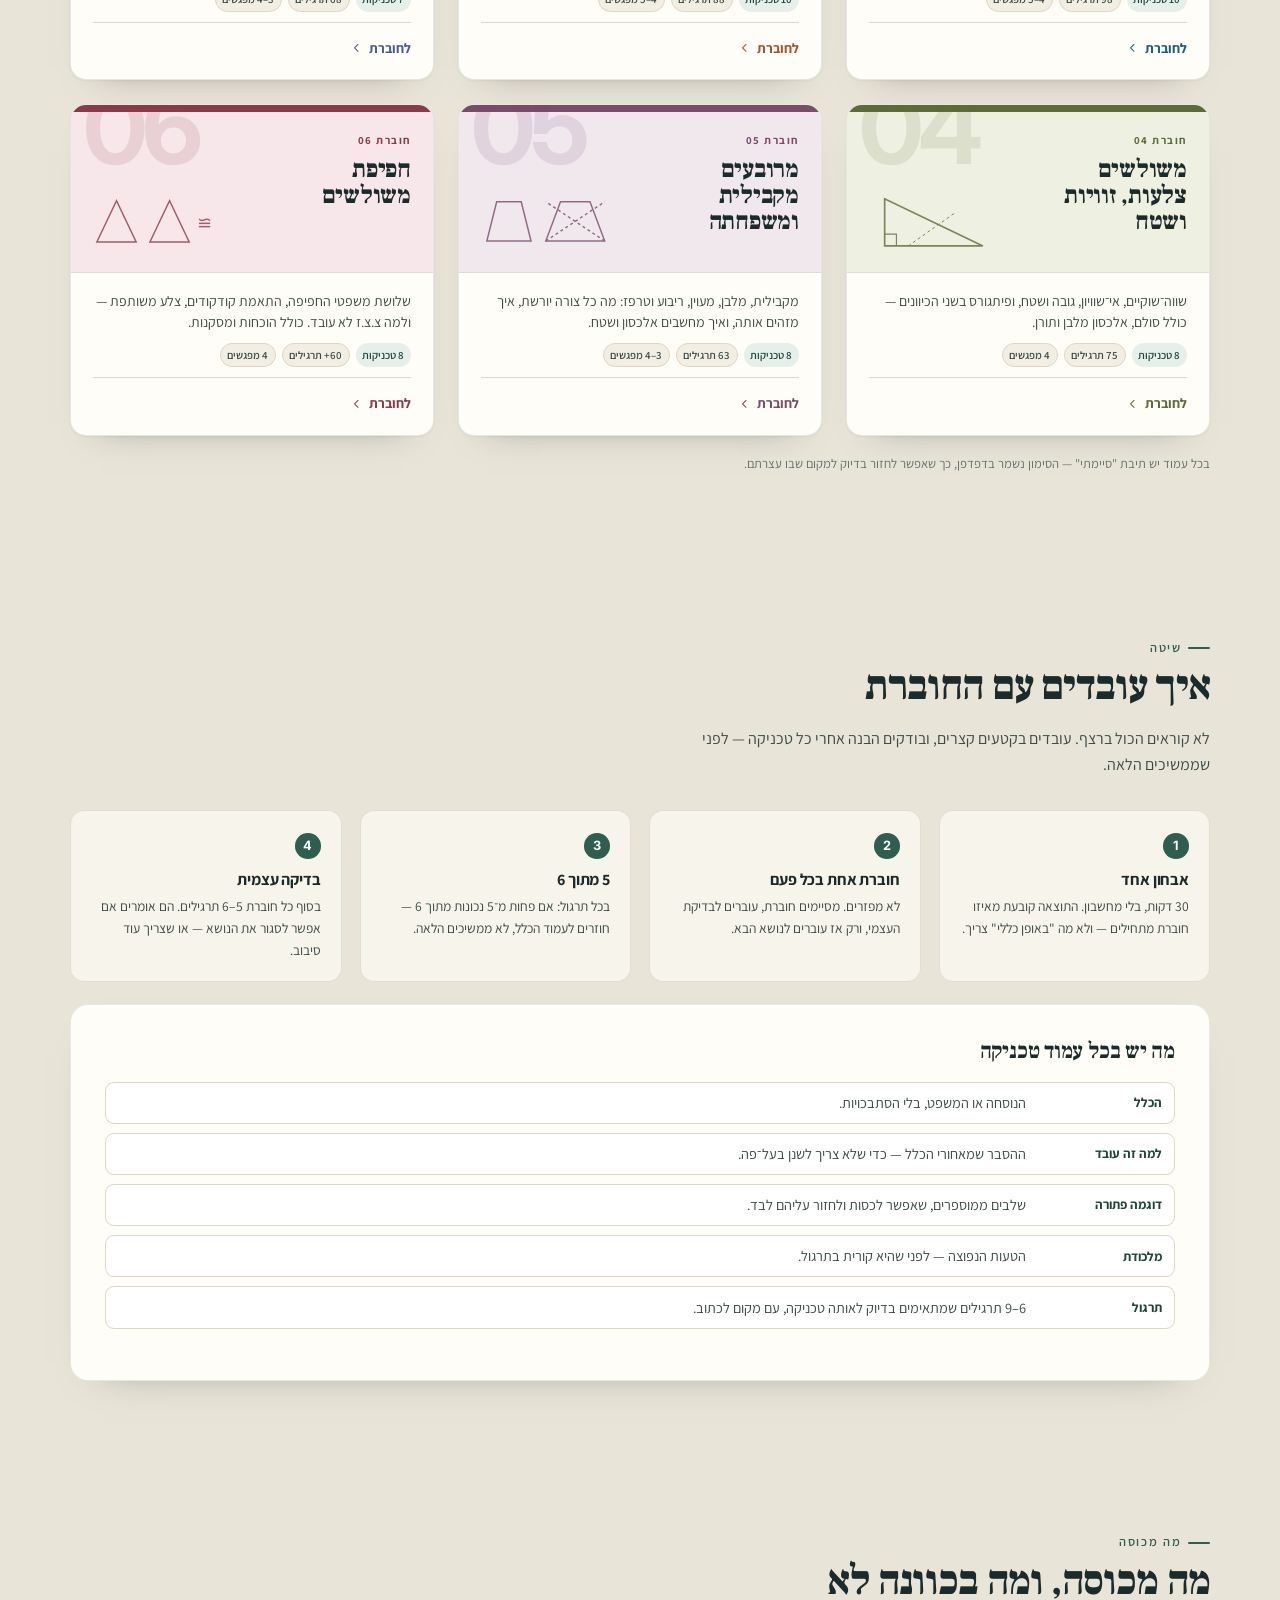
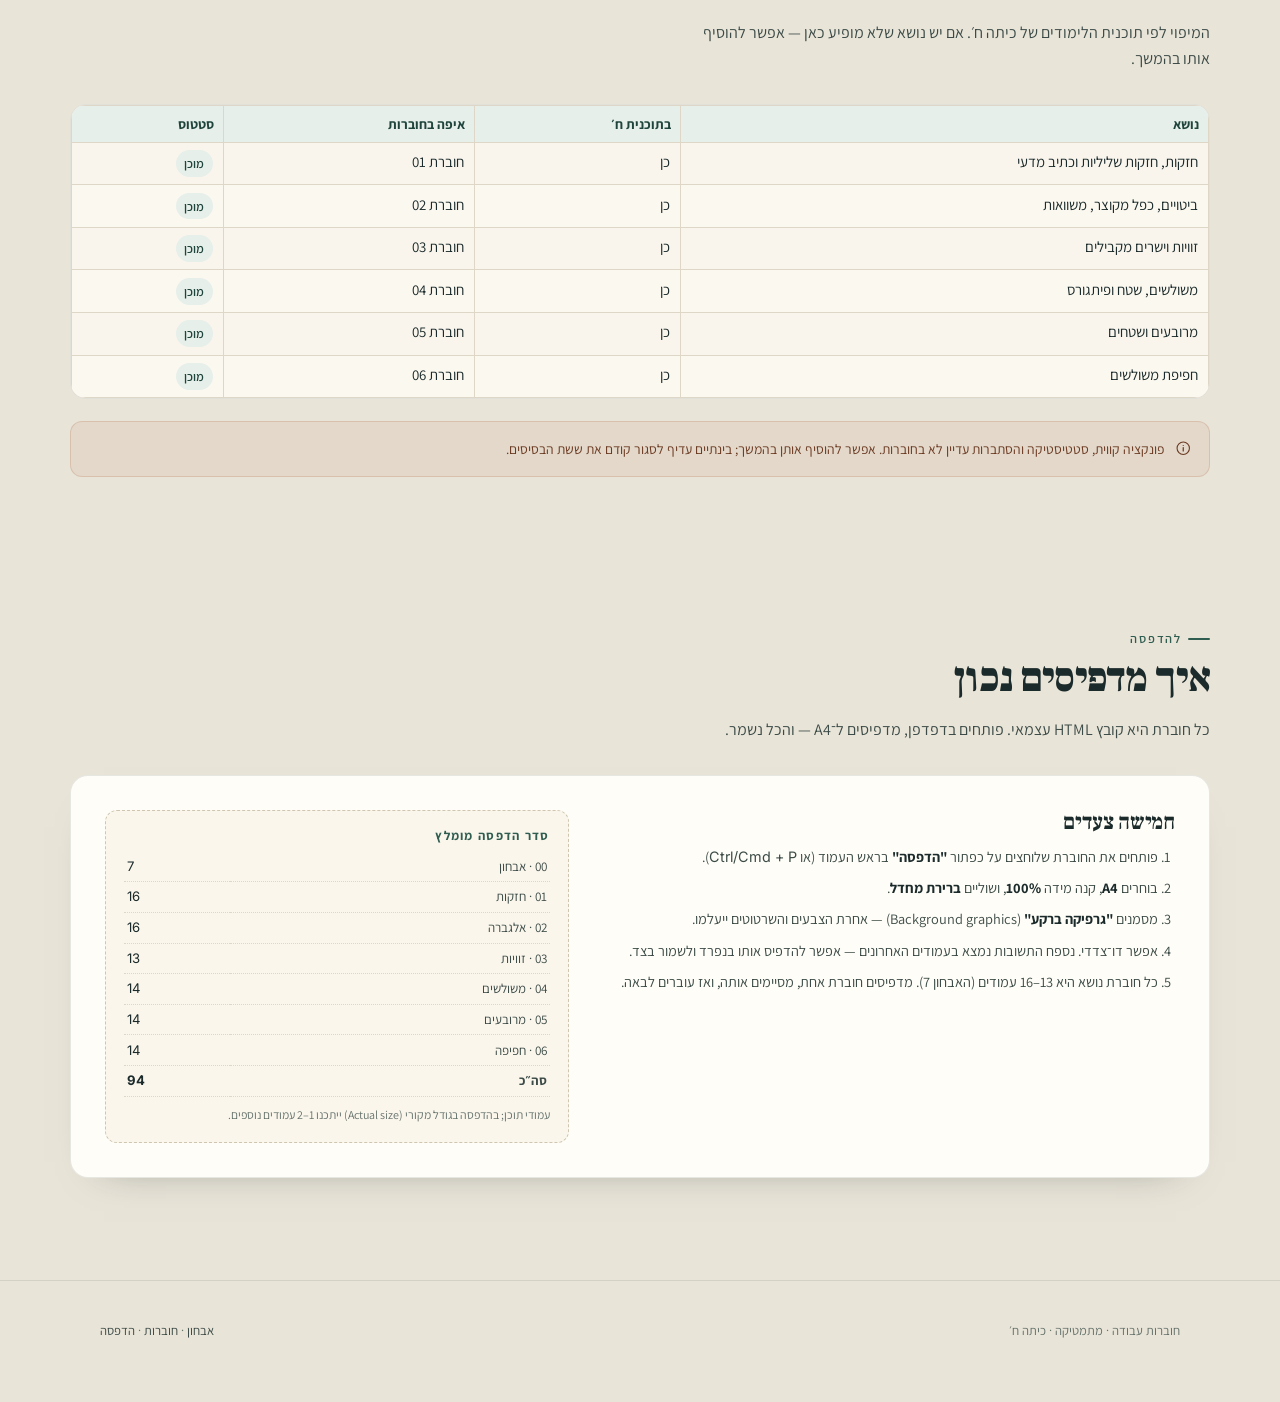
==== commit af8a307a: "Generalize site copy — remove exam references" ====
--- a/index.html
+++ b/index.html
@@ -4,7 +4,7 @@
 <meta charset="utf-8">
 <meta name="viewport" content="width=device-width, initial-scale=1">
 <meta name="color-scheme" content="light">
-<title>חוברות מתמטיקה · כיתה ח׳ — מסלול לפי המבחן הראשון</title>
+<title>חוברות מתמטיקה · כיתה ח׳ — מסלול לימוד עצמי</title>
 <meta name="description" content="שש חוברות עבודה להדפסה במתמטיקה לכיתה ח׳: חזקות, אלגברה, זוויות, משולשים, מרובעים וחפיפה — הסבר, דוגמאות ותרגול לכל טכניקה.">
 <meta name="theme-color" content="#2f5d50">
 <link rel="icon" href="data:image/svg+xml,%3Csvg xmlns='http://www.w3.org/2000/svg' viewBox='0 0 32 32'%3E%3Crect width='32' height='32' rx='8' fill='%232f5d50'/%3E%3Cpath d='M9 23V9h14v14z' fill='none' stroke='%23fff' stroke-width='2'/%3E%3Cpath d='M9 14h14M16 9v14' stroke='%23fff' stroke-width='1.2' opacity='.55'/%3E%3C/svg%3E">
@@ -38,17 +38,17 @@
   <div>
     <span class="eyebrow">מתמטיקה · כיתה ח׳ · מסלול אישי</span>
     <h1>לסגור את הפער,<br><em>נושא אחר נושא.</em></h1>
-    <p class="hero-lede">שש חוברות עבודה שנבנו סביב חומר המבחן הראשון — ולקראת המשך השנה. כל טכניקה מוסברת מהבסיס, עם דוגמה פתורה, מלכודות נפוצות ותרגול מדורג — ורק בסוף בדיקה עצמית.</p>
+    <p class="hero-lede">שש חוברות עבודה במתמטיקה לכיתה ח׳ — מסלול שלם לתרגול עצמי. כל טכניקה מוסברת מהבסיס, עם דוגמה פתורה, מלכודות נפוצות ותרגול מדורג — ורק בסוף בדיקה עצמית.</p>
     <div class="hero-actions">
       <a class="btn" href="booklets/00-diagnostic.html">
-        מתחילים במבחן אבחון
+        מתחילים באבחון פתיחה
         <svg viewBox="0 0 24 24" aria-hidden="true"><path d="M14 6l-6 6 6 6M8 12h12" fill="none" stroke="currentColor" stroke-width="1.8" stroke-linecap="round" stroke-linejoin="round"/></svg>
       </a>
       <a class="btn btn--ghost" href="#books">לכל החוברות</a>
     </div>
     <p class="hero-note">
       <svg viewBox="0 0 24 24" aria-hidden="true"><circle cx="12" cy="12" r="9" fill="none" stroke="currentColor" stroke-width="1.6"/><path d="M12 11v5M12 8h.01" stroke="currentColor" stroke-width="1.8" stroke-linecap="round"/></svg>
-      <span>כל ששת הנושאים כלולים — כולל חפיפת משולשים, שנבנתה באותה שיטה: הסבר, דוגמה, תרגול ובדיקה.</span>
+      <span>כל ששת הנושאים כלולים — כולל חפיפת משולשים: הסבר, דוגמה, תרגול ובדיקה.</span>
     </p>
   </div>
 
@@ -106,7 +106,7 @@
     <div class="diag-num" aria-hidden="true">00</div>
     <div>
       <h3>לא בטוחים מאיפה להתחיל? מתחילים כאן.</h3>
-      <p>עשרים וארבע שאלות משישה נושאים, בשלושים דקות. המטרה היא למצוא את החורים המדויקים — לא לקבל ציון. בסוף יש טבלת ניקוד שאומרת בדיוק מאיזו חוברת לפתוח.</p>
+      <p>עשרים וארבע שאלות משישה נושאים, בשלושים דקות. המטרה היא למצוא את נקודות הפתיחה המדויקות — לא לדרג. בסוף יש טבלת ניקוד שאומרת בדיוק מאיזו חוברת לפתוח.</p>
       <div class="meta">
         <span>24 שאלות</span>
         <span>·</span>
@@ -293,9 +293,9 @@
 <!-- ================= כיסוי ================= -->
 <section class="wrap section">
   <div class="section-head">
-    <span class="kicker">מול חומר המבחן</span>
+    <span class="kicker">מה מכוסה</span>
     <h2>מה מכוסה, ומה בכוונה לא</h2>
-    <p>המיפוי לפי תוכנית הלימודים של כיתה ח׳, ובהתאמה למה שכבר עשיתם. אם במבחן היו נושאים שלא מופיעים כאן — שלחו אותו ונתאים את החוברות.</p>
+    <p>המיפוי לפי תוכנית הלימודים של כיתה ח׳. אם יש נושא שלא מופיע כאן — אפשר להוסיף אותו בהמשך.</p>
   </div>
 
   <div class="cover-table">
@@ -314,7 +314,7 @@
 
   <div class="note">
     <svg viewBox="0 0 24 24" aria-hidden="true"><circle cx="12" cy="12" r="9" fill="none" stroke="currentColor" stroke-width="1.6"/><path d="M12 11v5M12 8h.01" stroke="currentColor" stroke-width="1.8" stroke-linecap="round"/></svg>
-    <span>אם המבחן כלל גם פונקציה קווית או סטטיסטיקה — אלה לא בחוברות האלה. אפשר להוסיף אותן בהמשך; בינתיים עדיף לסגור קודם את ששת הבסיסים.</span>
+    <span>פונקציה קווית, סטטיסטיקה והסתברות עדיין לא בחוברות. אפשר להוסיף אותן בהמשך; בינתיים עדיף לסגור קודם את ששת הבסיסים.</span>
   </div>
 </section>
 
@@ -358,7 +358,7 @@
 
 <footer class="footer">
   <div class="wrap footer-inner">
-    <div>נבנה עבור כיתה ח׳ · מתמטיקה · לפי חומר המבחן הראשון</div>
+    <div>חוברות עבודה · מתמטיקה · כיתה ח׳</div>
     <div><a href="#diagnostic">אבחון</a> · <a href="#books">חוברות</a> · <a href="#print">הדפסה</a></div>
   </div>
 </footer>
